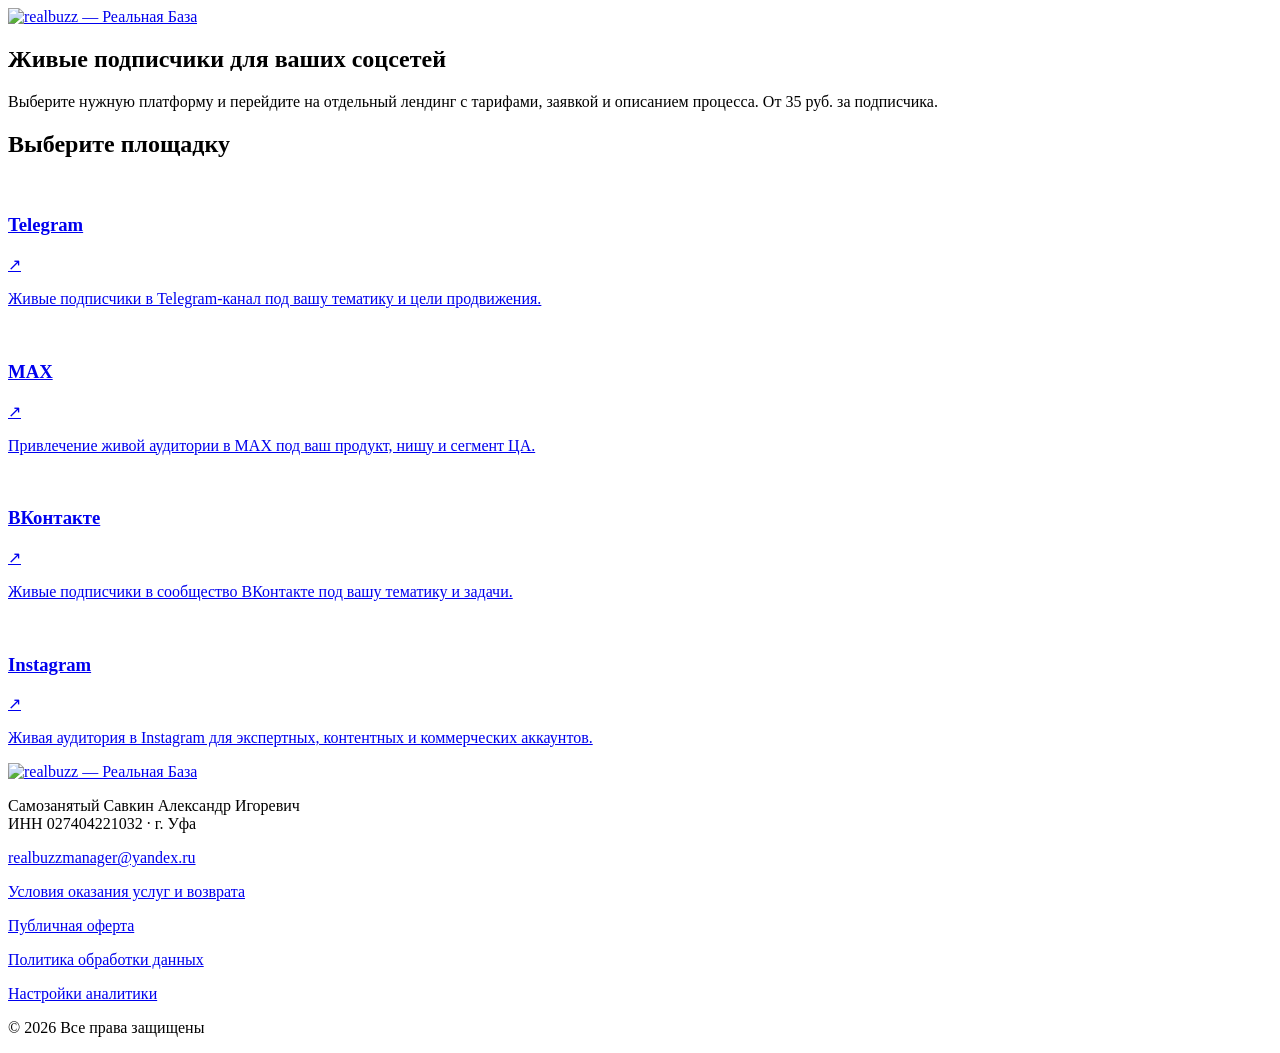
==== index.html @ 3c45814d "Show Telegram support only after confirmed payment" ====
<!DOCTYPE html>
<html lang="ru">
  <head>
    <meta charset="UTF-8" />
    <meta name="viewport" content="width=device-width, initial-scale=1.0" />
    <title>Подписчики в соцсети</title>
    <script src="./analytics-consent.js" data-metrika="105293150" data-clarity="whmvityzih" defer></script>
    <link rel="stylesheet" href="style.css" />
    <link rel="icon" href="./favicon.ico" sizes="32x32" />
    <link rel="icon" href="./favicon.svg" type="image/svg+xml" />
    <link rel="apple-touch-icon" href="./apple-touch-icon.png" sizes="180x180" />
    <meta name="description" content="Realbuzz помогает привлекать живых подписчиков в Telegram, MAX, ВКонтакте и Instagram. Сравните пакеты и оставьте заявку для своей площадки." />
    <link rel="canonical" href="https://realbuzz.ru/" />
    <meta property="og:url" content="https://realbuzz.ru/" />
    <meta property="og:description" content="Realbuzz помогает привлекать живых подписчиков в Telegram, MAX, ВКонтакте и Instagram. Сравните пакеты и оставьте заявку для своей площадки." />
    <meta property="og:type" content="website" />
    <meta property="og:site_name" content="realbuzz — Реальная База" />
    <meta property="og:title" content="Подписчики в соцсети" />
    <meta property="og:image" content="https://realbuzz.ru/assets/og-image.png" />
    <meta property="og:image:width" content="1200" />
    <meta property="og:image:height" content="630" />
    <meta property="og:image:alt" content="realbuzz — живые подписчики для ваших соцсетей" />
    <meta name="twitter:card" content="summary_large_image" />
  </head>
  <body>
    <div class="tg-page">
      <header class="tg-header">
        <div class="tg-shell tg-header__inner">
          <a class="tg-brand" href="./" aria-label="realbuzz — Реальная База, на главную">
            <img class="realbuzz-logo" src="./assets/realbuzz-logo.svg" width="520" height="144" alt="realbuzz — Реальная База" />
          </a>
        </div>
      </header>

      <main>
        <section class="tg-hero">
          <div class="tg-shell tg-hero__inner">
            <h1>Живые подписчики для ваших соцсетей</h1>
            <p>
              Выберите нужную платформу и перейдите на отдельный лендинг с
              тарифами, заявкой и описанием процесса. От 35 руб. за подписчика.
            </p>
          </div>
        </section>

        <section class="tg-section">
          <div class="tg-shell">
            <div class="tg-section__head tg-section__head--center">
              <h2>Выберите площадку</h2>
            </div>

            <div class="tg-platforms">
              <a class="tg-card tg-platform" href="./telegram/">
                <div class="tg-platform__top">
                  <div class="tg-platform__title">
                    <img class="platform-logo platform-logo--small" src="./assets/logo-telegram.svg" alt="" />
                    <h3>Telegram</h3>
                  </div>
                  <span>↗</span>
                </div>
                <p>Живые подписчики в Telegram-канал под вашу тематику и цели продвижения.</p>
              </a>

              <a class="tg-card tg-platform" href="./max/">
                <div class="tg-platform__top">
                  <div class="tg-platform__title">
                    <img class="platform-logo platform-logo--small" src="./assets/logo-max.svg" alt="" />
                    <h3>MAX</h3>
                  </div>
                  <span>↗</span>
                </div>
                <p>Привлечение живой аудитории в MAX под ваш продукт, нишу и сегмент ЦА.</p>
              </a>

              <a class="tg-card tg-platform" href="./vk/">
                <div class="tg-platform__top">
                  <div class="tg-platform__title">
                    <img class="platform-logo platform-logo--small" src="./assets/logo-vk.svg" alt="" />
                    <h3>ВКонтакте</h3>
                  </div>
                  <span>↗</span>
                </div>
                <p>Живые подписчики в сообщество ВКонтакте под вашу тематику и задачи.</p>
              </a>

              <a class="tg-card tg-platform" href="./insta/">
                <div class="tg-platform__top">
                  <div class="tg-platform__title">
                    <img class="platform-logo platform-logo--small" src="./assets/logo-instagram.svg" alt="" />
                    <h3>Instagram</h3>
                  </div>
                  <span>↗</span>
                </div>
                <p>Живая аудитория в Instagram для экспертных, контентных и коммерческих аккаунтов.</p>
              </a>
            </div>
          </div>
        </section>
      </main>

      <footer class="tg-footer">
        <div class="tg-shell tg-footer__inner">
          <a class="tg-brand" href="./" aria-label="realbuzz — Реальная База, на главную">
            <img class="realbuzz-logo" src="./assets/realbuzz-logo.svg" width="520" height="144" alt="realbuzz — Реальная База" loading="lazy" />
          </a>
          <div>
            <p>Самозанятый Савкин Александр Игоревич<br />ИНН 027404221032 · г. Уфа</p>
            <p><a class="tg-footer-contact" href="mailto:realbuzzmanager@yandex.ru">realbuzzmanager@yandex.ru</a></p>
            <p><a class="tg-footer-contact" href="./returns/">Условия оказания услуг и возврата</a></p>
            <p><a class="tg-footer-contact" href="./offer/">Публичная оферта</a></p>
            <p><a class="tg-footer-contact" href="./privacy/">Политика обработки данных</a></p>
            <p><a class="tg-footer-contact" href="#analytics-settings" data-analytics-settings>Настройки аналитики</a></p>
            <p>© 2026 Все права защищены</p>
          </div>
        </div>
      </footer>
    </div>
    <script src="./script.js"></script>
  </body>
</html>
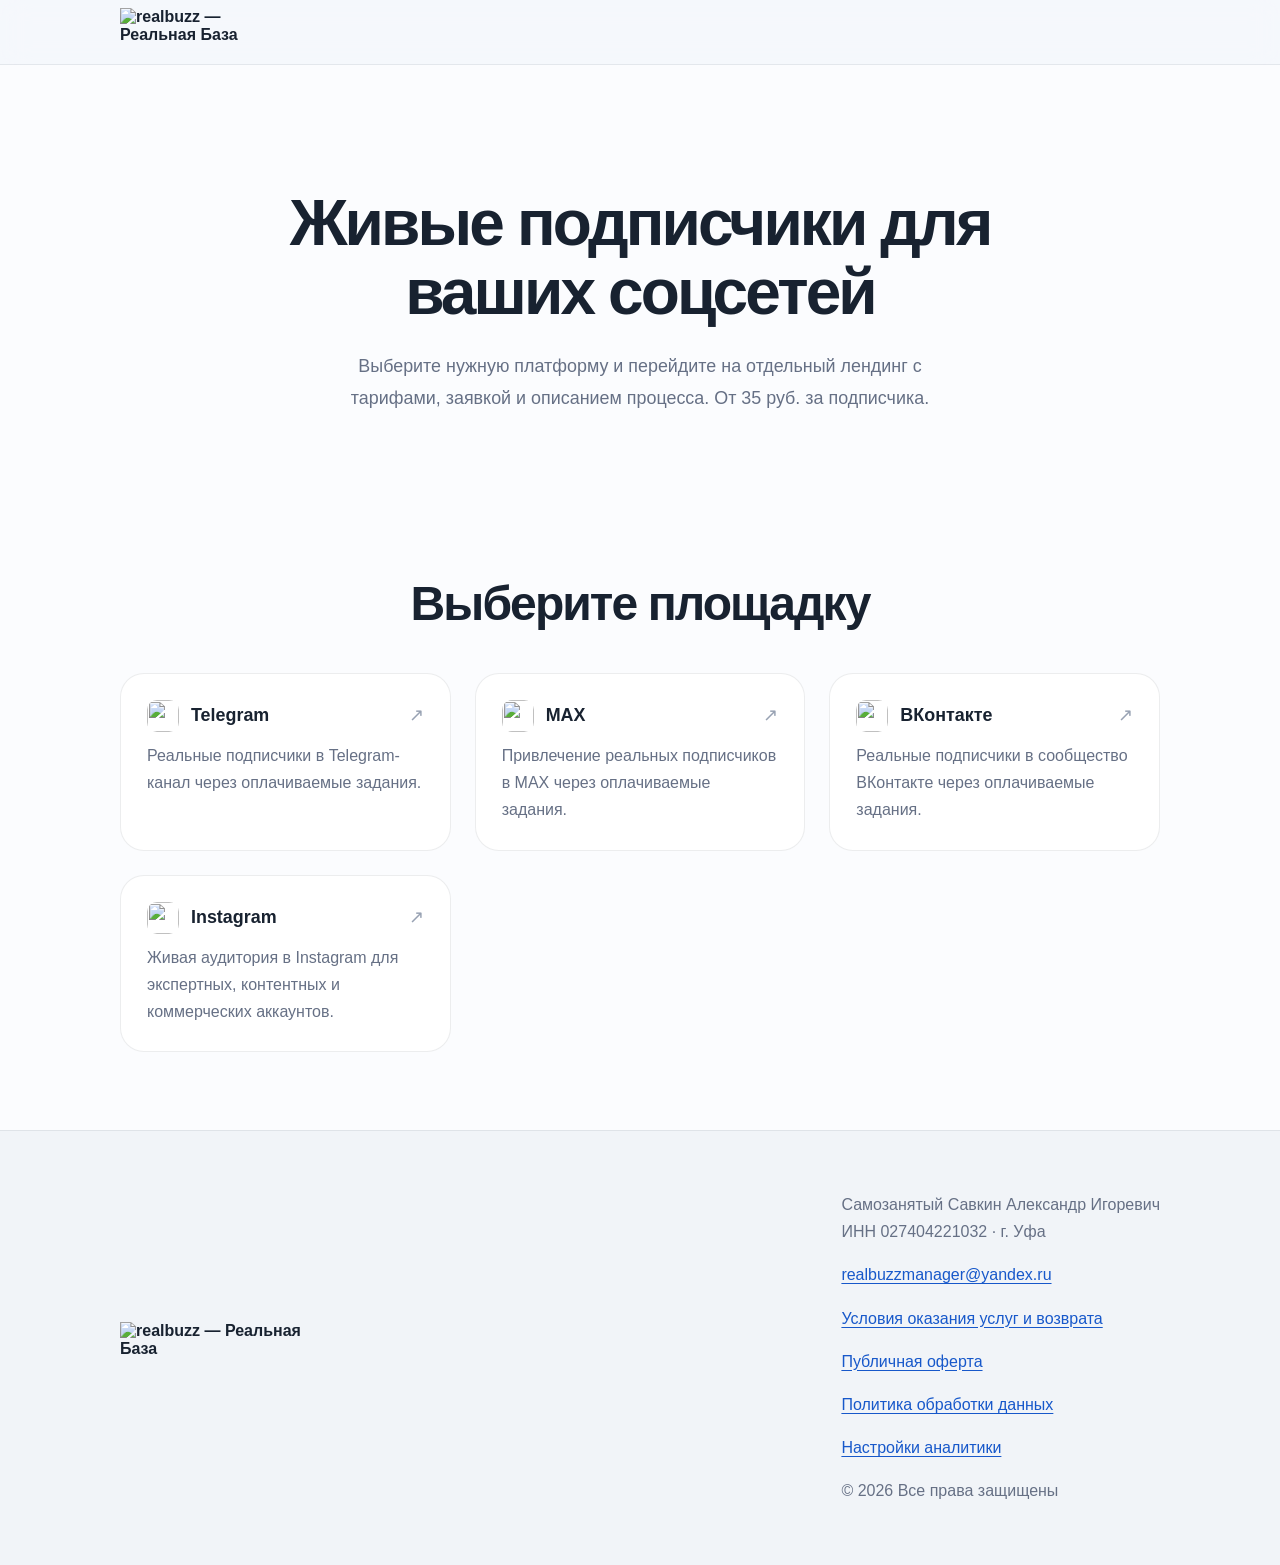
==== commit e9e1be6f: "Update service descriptions and legal pages for current payment flow" ====
--- a/index.html
+++ b/index.html
@@ -58,7 +58,7 @@
                   </div>
                   <span>↗</span>
                 </div>
-                <p>Живые подписчики в Telegram-канал под вашу тематику и цели продвижения.</p>
+                <p>Реальные подписчики в Telegram-канал через оплачиваемые задания.</p>
               </a>
 
               <a class="tg-card tg-platform" href="./max/">
@@ -69,7 +69,7 @@
                   </div>
                   <span>↗</span>
                 </div>
-                <p>Привлечение живой аудитории в MAX под ваш продукт, нишу и сегмент ЦА.</p>
+                <p>Привлечение реальных подписчиков в MAX через оплачиваемые задания.</p>
               </a>
 
               <a class="tg-card tg-platform" href="./vk/">
@@ -80,7 +80,7 @@
                   </div>
                   <span>↗</span>
                 </div>
-                <p>Живые подписчики в сообщество ВКонтакте под вашу тематику и задачи.</p>
+                <p>Реальные подписчики в сообщество ВКонтакте через оплачиваемые задания.</p>
               </a>
 
               <a class="tg-card tg-platform" href="./insta/">
--- a/style.css
+++ b/style.css
@@ -0,0 +1,1212 @@
+:root {
+  --bg: #f6f8fb;
+  --surface: #ffffff;
+  --surface-muted: #f1f5f9;
+  --text: #152033;
+  --text-soft: #5d6b82;
+  --line: rgba(21, 32, 51, 0.08);
+  --accent: #1f6fff;
+  --accent-dark: #1758ca;
+  --accent-soft: rgba(31, 111, 255, 0.12);
+  --success-bg: #ecfdf3;
+  --success-text: #166534;
+  --shadow: 0 18px 50px rgba(15, 23, 42, 0.08);
+  --radius-lg: 28px;
+  --radius-md: 20px;
+  --radius-sm: 14px;
+  --container: 1120px;
+}
+
+*,
+*::before,
+*::after {
+  box-sizing: border-box;
+}
+
+html {
+  scroll-behavior: smooth;
+}
+
+body {
+  margin: 0;
+  font-family: "Segoe UI", Arial, sans-serif;
+  color: var(--text);
+  background:
+    radial-gradient(circle at top left, rgba(31, 111, 255, 0.08), transparent 28%),
+    linear-gradient(180deg, #fbfcfe 0%, var(--bg) 100%);
+}
+
+a {
+  color: inherit;
+  text-decoration: none;
+}
+
+img {
+  max-width: 100%;
+  display: block;
+}
+
+.page {
+  min-height: 100vh;
+}
+
+.container {
+  width: min(100% - 32px, var(--container));
+  margin: 0 auto;
+}
+
+.site-header {
+  position: sticky;
+  top: 0;
+  z-index: 20;
+  backdrop-filter: blur(16px);
+  background: rgba(251, 252, 254, 0.82);
+  border-bottom: 1px solid rgba(21, 32, 51, 0.06);
+}
+
+.site-header__inner {
+  display: flex;
+  align-items: center;
+  justify-content: space-between;
+  gap: 20px;
+  min-height: 76px;
+}
+
+.brand {
+  display: inline-flex;
+  align-items: center;
+  gap: 12px;
+  font-weight: 700;
+  letter-spacing: -0.02em;
+}
+
+.brand__badge {
+  width: 40px;
+  height: 40px;
+  display: grid;
+  place-items: center;
+  border-radius: 14px;
+  background: linear-gradient(135deg, var(--accent) 0%, #69a1ff 100%);
+  color: #fff;
+  box-shadow: 0 14px 30px rgba(31, 111, 255, 0.28);
+}
+
+.nav {
+  display: flex;
+  align-items: center;
+  gap: 10px;
+  flex-wrap: wrap;
+  justify-content: flex-end;
+}
+
+.nav__link {
+  padding: 10px 14px;
+  border-radius: 999px;
+  color: var(--text-soft);
+  transition: background-color 0.2s ease, color 0.2s ease, transform 0.2s ease;
+}
+
+.nav__link:hover,
+.nav__link:focus-visible {
+  background: var(--accent-soft);
+  color: var(--accent);
+  transform: translateY(-1px);
+}
+
+.hero {
+  padding: 72px 0 36px;
+}
+
+.hero__card {
+  display: grid;
+  grid-template-columns: minmax(0, 1.2fr) minmax(280px, 0.8fr);
+  gap: 28px;
+  padding: 40px;
+  border-radius: var(--radius-lg);
+  background: rgba(255, 255, 255, 0.82);
+  border: 1px solid rgba(255, 255, 255, 0.72);
+  box-shadow: var(--shadow);
+}
+
+.hero__content h1 {
+  margin: 0 0 18px;
+  font-size: clamp(2.2rem, 5vw, 4.3rem);
+  line-height: 0.98;
+  letter-spacing: -0.04em;
+}
+
+.hero__content p {
+  margin: 0 0 28px;
+  max-width: 700px;
+  font-size: 1.08rem;
+  line-height: 1.7;
+  color: var(--text-soft);
+}
+
+.hero__meta {
+  display: grid;
+  gap: 16px;
+  align-content: start;
+}
+
+.metric,
+.feature-card,
+.step-card,
+.platform-card,
+.price-card,
+.form-card {
+  background: var(--surface);
+  border: 1px solid var(--line);
+  border-radius: var(--radius-md);
+  box-shadow: 0 10px 30px rgba(15, 23, 42, 0.04);
+}
+
+.metric {
+  padding: 22px;
+}
+
+.metric__label {
+  margin: 0 0 8px;
+  font-size: 0.92rem;
+  color: var(--text-soft);
+}
+
+.metric__value {
+  margin: 0;
+  font-size: 1.6rem;
+  font-weight: 700;
+  letter-spacing: -0.03em;
+}
+
+.section {
+  padding: 36px 0;
+}
+
+.section__heading {
+  margin-bottom: 22px;
+}
+
+.eyebrow {
+  display: inline-flex;
+  padding: 8px 12px;
+  border-radius: 999px;
+  background: var(--accent-soft);
+  color: var(--accent);
+  font-size: 0.92rem;
+  font-weight: 600;
+}
+
+.section__heading h2 {
+  margin: 16px 0 10px;
+  font-size: clamp(1.8rem, 3vw, 2.8rem);
+  letter-spacing: -0.04em;
+}
+
+.section__heading p {
+  margin: 0;
+  max-width: 760px;
+  color: var(--text-soft);
+  line-height: 1.7;
+}
+
+.grid {
+  display: grid;
+  gap: 18px;
+}
+
+.grid--3 {
+  grid-template-columns: repeat(3, minmax(0, 1fr));
+}
+
+.grid--4 {
+  grid-template-columns: repeat(4, minmax(0, 1fr));
+}
+
+.step-card,
+.feature-card,
+.platform-card {
+  padding: 24px;
+  transition: transform 0.24s ease, box-shadow 0.24s ease, border-color 0.24s ease;
+}
+
+.step-card:hover,
+.feature-card:hover,
+.platform-card:hover {
+  transform: translateY(-4px);
+  box-shadow: 0 18px 38px rgba(15, 23, 42, 0.08);
+  border-color: rgba(31, 111, 255, 0.18);
+}
+
+.step-number {
+  width: 42px;
+  height: 42px;
+  display: grid;
+  place-items: center;
+  margin-bottom: 18px;
+  border-radius: 14px;
+  background: var(--surface-muted);
+  color: var(--accent);
+  font-weight: 700;
+}
+
+.card-title {
+  margin: 0 0 10px;
+  font-size: 1.16rem;
+}
+
+.card-text {
+  margin: 0;
+  color: var(--text-soft);
+  line-height: 1.65;
+}
+
+.price-card {
+  padding: 32px;
+  display: grid;
+  gap: 12px;
+}
+
+.price-card__top {
+  display: flex;
+  align-items: flex-start;
+  justify-content: space-between;
+  gap: 20px;
+  flex-wrap: wrap;
+}
+
+.price-card__label {
+  margin: 0;
+  font-size: 1rem;
+  color: var(--text-soft);
+}
+
+.price-card__value {
+  margin: 6px 0 0;
+  font-size: clamp(2rem, 4vw, 3.4rem);
+  font-weight: 800;
+  letter-spacing: -0.05em;
+}
+
+.price-note {
+  margin: 0;
+  color: var(--text-soft);
+  line-height: 1.7;
+}
+
+.form-card {
+  padding: 28px;
+}
+
+.lead-form {
+  display: grid;
+  gap: 16px;
+}
+
+.field {
+  display: grid;
+  gap: 8px;
+}
+
+.field label {
+  font-weight: 600;
+  font-size: 0.96rem;
+}
+
+.field input,
+.field textarea {
+  width: 100%;
+  padding: 14px 16px;
+  border: 1px solid rgba(21, 32, 51, 0.12);
+  border-radius: var(--radius-sm);
+  background: #fff;
+  color: var(--text);
+  font: inherit;
+  transition: border-color 0.2s ease, box-shadow 0.2s ease, transform 0.2s ease;
+}
+
+.field input:focus,
+.field textarea:focus {
+  outline: none;
+  border-color: rgba(31, 111, 255, 0.48);
+  box-shadow: 0 0 0 4px rgba(31, 111, 255, 0.12);
+}
+
+.field textarea {
+  min-height: 120px;
+  resize: vertical;
+}
+
+.button,
+.platform-card__link {
+  display: inline-flex;
+  align-items: center;
+  justify-content: center;
+  gap: 8px;
+  min-height: 52px;
+  padding: 0 20px;
+  border: 0;
+  border-radius: 999px;
+  background: var(--accent);
+  color: #fff;
+  font: inherit;
+  font-weight: 700;
+  cursor: pointer;
+  transition: transform 0.2s ease, box-shadow 0.2s ease, background-color 0.2s ease;
+  box-shadow: 0 14px 30px rgba(31, 111, 255, 0.24);
+}
+
+.button:hover,
+.button:focus-visible,
+.platform-card__link:hover,
+.platform-card__link:focus-visible {
+  background: var(--accent-dark);
+  transform: translateY(-2px);
+  box-shadow: 0 18px 36px rgba(23, 88, 202, 0.26);
+}
+
+.button--secondary {
+  background: transparent;
+  color: var(--accent);
+  border: 1px solid rgba(31, 111, 255, 0.16);
+  box-shadow: none;
+}
+
+.button--secondary:hover,
+.button--secondary:focus-visible {
+  background: var(--accent-soft);
+}
+
+.form-message {
+  display: none;
+  padding: 14px 16px;
+  border-radius: var(--radius-sm);
+  background: var(--success-bg);
+  color: var(--success-text);
+  font-weight: 600;
+}
+
+.form-message.is-visible {
+  display: block;
+}
+
+.form-message[data-state="error"] {
+  background: #fff1f2;
+  color: #9f1239;
+}
+
+.platform-card__name {
+  margin: 0 0 10px;
+  font-size: 1.16rem;
+}
+
+.platform-card__text {
+  margin: 0 0 18px;
+  color: var(--text-soft);
+  line-height: 1.65;
+}
+
+.site-footer {
+  padding: 26px 0 34px;
+  color: var(--text-soft);
+}
+
+.site-footer__inner {
+  display: flex;
+  justify-content: space-between;
+  gap: 18px;
+  flex-wrap: wrap;
+  padding-top: 18px;
+  border-top: 1px solid var(--line);
+}
+
+@media (max-width: 960px) {
+  .hero__card,
+  .grid--4 {
+    grid-template-columns: 1fr 1fr;
+  }
+
+  .grid--3 {
+    grid-template-columns: 1fr;
+  }
+}
+
+@media (max-width: 760px) {
+  .site-header {
+    position: static;
+  }
+
+  .site-header__inner,
+  .price-card__top,
+  .site-footer__inner {
+    flex-direction: column;
+    align-items: flex-start;
+  }
+
+  .hero {
+    padding-top: 28px;
+  }
+
+  .hero__card,
+  .grid--4 {
+    grid-template-columns: 1fr;
+    padding: 26px;
+  }
+
+  .nav {
+    justify-content: flex-start;
+  }
+
+  .section {
+    padding: 28px 0;
+  }
+}
+
+.tg-page {
+  min-height: 100vh;
+  color: #182230;
+  background: #fbfcfe;
+  font-family: "Segoe UI", Arial, sans-serif;
+}
+
+.tg-shell {
+  width: min(100% - 32px, 1040px);
+  margin: 0 auto;
+}
+
+.tg-header {
+  position: sticky;
+  top: 0;
+  z-index: 50;
+  background: rgba(244, 247, 251, 0.78);
+  backdrop-filter: blur(14px);
+  border-bottom: 1px solid rgba(24, 34, 48, 0.08);
+}
+
+.tg-header__inner {
+  min-height: 64px;
+  display: flex;
+  align-items: center;
+  justify-content: space-between;
+  gap: 24px;
+}
+
+.tg-brand {
+  display: inline-flex;
+  align-items: center;
+  gap: 10px;
+  font-size: 1rem;
+  font-weight: 700;
+}
+
+.tg-brand__icon {
+  width: 36px;
+  height: 36px;
+  display: grid;
+  place-items: center;
+  border-radius: 12px;
+  overflow: hidden;
+  color: inherit;
+}
+
+.tg-brand__icon svg {
+  width: 100%;
+  height: 100%;
+}
+
+.platform-logo {
+  width: 36px;
+  height: 36px;
+  display: block;
+  flex: 0 0 auto;
+  border-radius: 12px;
+  overflow: hidden;
+}
+
+.platform-logo--small {
+  width: 32px;
+  height: 32px;
+  border-radius: 10px;
+}
+
+.tg-nav {
+  display: flex;
+  align-items: center;
+  gap: 30px;
+}
+
+.tg-menu-button {
+  display: none;
+  width: 46px;
+  height: 46px;
+  padding: 0;
+  border: 1px solid rgba(24, 34, 48, 0.08);
+  border-radius: 14px;
+  background: #fff;
+  align-items: center;
+  justify-content: center;
+  flex-direction: column;
+  gap: 4px;
+  cursor: pointer;
+}
+
+.tg-menu-button > span {
+  width: 18px;
+  height: 2px;
+  border-radius: 999px;
+  background: #182230;
+  transition: transform 0.2s ease, opacity 0.2s ease;
+}
+
+.tg-menu-button.is-open > span:nth-child(1) {
+  transform: translateY(6px) rotate(45deg);
+}
+
+.tg-menu-button.is-open > span:nth-child(2) {
+  opacity: 0;
+}
+
+.tg-menu-button.is-open > span:nth-child(3) {
+  transform: translateY(-6px) rotate(-45deg);
+}
+
+.tg-nav a {
+  color: #667085;
+  font-size: 0.95rem;
+  transition: color 0.2s ease;
+}
+
+.tg-nav a:hover,
+.tg-nav a:focus-visible {
+  color: #182230;
+}
+
+.tg-hero {
+  padding: 124px 0 84px;
+}
+
+.tg-hero__inner {
+  max-width: 760px;
+  text-align: center;
+}
+
+.tg-hero h1 {
+  margin: 0;
+  font-size: clamp(2.5rem, 6vw, 4rem);
+  line-height: 1.08;
+  letter-spacing: -0.045em;
+}
+
+.tg-hero p {
+  margin: 24px auto 0;
+  max-width: 620px;
+  color: #667085;
+  font-size: 1.12rem;
+  line-height: 1.75;
+}
+
+.tg-button {
+  display: inline-flex;
+  align-items: center;
+  justify-content: center;
+  min-height: 52px;
+  margin-top: 36px;
+  padding: 0 24px;
+  border: 1px solid transparent;
+  border-radius: 14px;
+  background: #2563eb;
+  color: #fff;
+  font-weight: 700;
+  transition: transform 0.2s ease, box-shadow 0.2s ease, background-color 0.2s ease;
+  box-shadow: 0 14px 34px rgba(37, 99, 235, 0.24);
+}
+
+.tg-button:hover,
+.tg-button:focus-visible {
+  transform: translateY(-1px);
+  background: #1d4ed8;
+  box-shadow: 0 18px 40px rgba(29, 78, 216, 0.24);
+}
+
+.tg-button--secondary {
+  background: #fff;
+  color: #182230;
+  border-color: rgba(24, 34, 48, 0.1);
+  box-shadow: none;
+}
+
+.tg-button--secondary:hover,
+.tg-button--secondary:focus-visible {
+  background: #f8fafc;
+}
+
+.tg-button--full {
+  width: 100%;
+}
+
+.tg-section {
+  padding: 78px 0;
+}
+
+.tg-section--muted {
+  background: rgba(148, 163, 184, 0.09);
+}
+
+.tg-section__head {
+  margin-bottom: 42px;
+}
+
+.tg-section__head--center {
+  text-align: center;
+}
+
+.tg-section__head h2 {
+  margin: 0;
+  font-size: clamp(2rem, 4vw, 3rem);
+  letter-spacing: -0.04em;
+}
+
+.tg-section__head p {
+  margin: 14px 0 0;
+  color: #667085;
+  line-height: 1.7;
+}
+
+.tg-card {
+  background: #fff;
+  border: 1px solid rgba(24, 34, 48, 0.08);
+  border-radius: 24px;
+}
+
+.tg-steps,
+.tg-pricing,
+.tg-platforms {
+  display: grid;
+  gap: 24px;
+  grid-template-columns: repeat(3, minmax(0, 1fr));
+}
+
+.tg-step {
+  position: relative;
+  padding: 28px;
+  transition: border-color 0.2s ease, transform 0.2s ease;
+}
+
+.tg-step:hover,
+.tg-platform:hover,
+.tg-benefit:hover,
+.tg-plan:hover {
+  transform: translateY(-3px);
+  border-color: rgba(37, 99, 235, 0.22);
+}
+
+.tg-step__icon {
+  width: 56px;
+  height: 56px;
+  display: grid;
+  place-items: center;
+  border-radius: 18px;
+  color: #1976d2;
+  background: #dbeafe;
+  box-shadow: none;
+}
+
+.tg-step__icon svg {
+  width: 28px;
+  height: 28px;
+  display: block;
+}
+
+.tg-step__icon--light {
+  background: #dbeafe;
+  color: #1976d2;
+}
+
+.tg-step__number {
+  position: absolute;
+  top: 24px;
+  right: 24px;
+  color: rgba(37, 99, 235, 0.25);
+  font-size: 3rem;
+  font-weight: 800;
+  line-height: 1;
+}
+
+.tg-step h3,
+.tg-plan h3,
+.tg-platform h3,
+.tg-proof h3,
+.tg-benefit h3 {
+  margin: 18px 0 0;
+  font-size: 1.12rem;
+}
+
+.tg-step p,
+.tg-proof p,
+.tg-proof__item p,
+.tg-benefit p,
+.tg-plan__meta,
+.tg-plan__hint,
+.tg-platform p,
+.tg-footer p {
+  color: #667085;
+  line-height: 1.7;
+}
+
+.tg-proof {
+  margin-top: 52px;
+  padding: 42px 32px;
+  border: 1px solid rgba(37, 99, 235, 0.16);
+  border-radius: 28px;
+  background: rgba(37, 99, 235, 0.05);
+  text-align: center;
+}
+
+.tg-proof p {
+  max-width: 700px;
+  margin: 12px auto 0;
+}
+
+.tg-proof__grid,
+.tg-benefits {
+  display: grid;
+  gap: 22px;
+  margin-top: 32px;
+}
+
+.tg-proof__grid {
+  grid-template-columns: repeat(3, minmax(0, 1fr));
+}
+
+.tg-proof__item {
+  text-align: center;
+}
+
+.tg-proof__badge,
+.tg-benefit__icon {
+  width: 56px;
+  height: 56px;
+  display: grid;
+  place-items: center;
+  margin: 0 auto 16px;
+  border-radius: 999px;
+  background: rgba(37, 99, 235, 0.1);
+  color: #2563eb;
+  font-size: 1.35rem;
+}
+
+.tg-benefits {
+  grid-template-columns: repeat(2, minmax(0, 1fr));
+}
+
+.tg-benefit {
+  display: flex;
+  gap: 18px;
+  padding: 28px;
+}
+
+.tg-benefit__icon {
+  width: 44px;
+  height: 44px;
+  margin: 0;
+  border-radius: 14px;
+  font-size: 1rem;
+  flex: 0 0 auto;
+}
+
+.tg-benefit h3 {
+  margin: 0;
+}
+
+.tg-benefit p {
+  margin: 8px 0 0;
+}
+
+.tg-plan {
+  position: relative;
+  padding: 42px 28px 28px;
+  text-align: center;
+  transition: transform 0.2s ease, border-color 0.2s ease, box-shadow 0.2s ease;
+}
+
+.tg-plan--featured {
+  border-color: #2563eb;
+  box-shadow: 0 0 0 3px rgba(37, 99, 235, 0.14);
+}
+
+.tg-plan__label {
+  position: absolute;
+  top: -20px;
+  left: 50%;
+  transform: translateX(-50%);
+  padding: 10px 20px;
+  border-radius: 999px;
+  background: #1976d2;
+  color: #fff;
+  font-size: 0.9rem;
+  font-weight: 700;
+  box-shadow: 0 12px 24px rgba(25, 118, 210, 0.2);
+}
+
+.tg-plan__price {
+  margin-top: 18px;
+  font-size: clamp(2.6rem, 4vw, 3.6rem);
+  font-weight: 800;
+  letter-spacing: -0.05em;
+}
+
+.tg-plan__meta {
+  margin-top: 16px;
+  font-size: 1rem;
+}
+
+.tg-plan__hint {
+  margin-top: 8px;
+  font-size: 0.95rem;
+}
+
+.tg-plan__saving {
+  display: inline-flex;
+  align-items: center;
+  justify-content: center;
+  min-height: 46px;
+  margin-top: 22px;
+  padding: 0 22px;
+  border-radius: 999px;
+  background: #ecfdf3;
+  color: #16a34a;
+  font-size: 0.95rem;
+  font-weight: 700;
+}
+
+.tg-plan__saving--empty {
+  background: transparent;
+  color: transparent;
+}
+
+.tg-plan .tg-button {
+  width: 100%;
+  margin-top: 18px;
+}
+
+.tg-form-wrap {
+  max-width: 640px;
+  margin: 0 auto;
+}
+
+.tg-form-wrap h2 {
+  margin: 0;
+  text-align: center;
+  font-size: clamp(2rem, 4vw, 3rem);
+  letter-spacing: -0.04em;
+}
+
+.tg-form-intro,
+.tg-form-contact {
+  margin: 12px auto 0;
+  text-align: center;
+  color: var(--text-soft);
+  line-height: 1.6;
+}
+
+.tg-form-contact a,
+.tg-footer-contact {
+  color: var(--accent-dark);
+  text-decoration: underline;
+  text-underline-offset: 0.16em;
+}
+
+.tg-faq {
+  max-width: 680px;
+}
+
+.tg-faq__item {
+  margin-top: 12px;
+  padding: 0;
+}
+
+.tg-faq__item summary {
+  padding: 16px 20px;
+  cursor: pointer;
+  font-weight: 700;
+}
+
+.tg-faq__item summary:focus-visible {
+  outline: 2px solid var(--accent);
+  outline-offset: 3px;
+  border-radius: var(--radius-sm);
+}
+
+.tg-faq__item p {
+  margin: 0;
+  padding: 0 20px 16px;
+  color: var(--text-soft);
+  line-height: 1.6;
+}
+
+.tg-plan__duration {
+  margin-top: 8px;
+  color: var(--text-soft);
+  font-size: 0.94rem;
+}
+
+.tg-form {
+  margin-top: 42px;
+  padding: 32px;
+  border-radius: 28px;
+  background: #fff;
+  border: 1px solid rgba(24, 34, 48, 0.08);
+}
+
+.tg-form__plans {
+  display: grid;
+  grid-template-columns: repeat(3, minmax(0, 1fr));
+  gap: 12px;
+  margin-bottom: 12px;
+}
+
+.tg-choice {
+  cursor: pointer;
+}
+
+.tg-choice input {
+  position: absolute;
+  opacity: 0;
+  pointer-events: none;
+}
+
+.tg-choice span {
+  display: block;
+  padding: 14px 10px;
+  border: 1px solid rgba(24, 34, 48, 0.1);
+  border-radius: 16px;
+  text-align: center;
+  color: #667085;
+  font-size: 0.9rem;
+  transition: border-color 0.2s ease, background-color 0.2s ease, box-shadow 0.2s ease;
+}
+
+.tg-choice strong {
+  display: block;
+  margin-top: 6px;
+  color: #182230;
+  font-size: 1rem;
+}
+
+.tg-choice input:checked + span {
+  border-color: #2563eb;
+  background: rgba(37, 99, 235, 0.05);
+  box-shadow: 0 0 0 3px rgba(37, 99, 235, 0.1);
+}
+
+.tg-hp {
+  position: absolute;
+  left: -9999px;
+  width: 1px;
+  height: 1px;
+  overflow: hidden;
+}
+
+.tg-platform {
+  padding: 26px;
+  transition: transform 0.2s ease, border-color 0.2s ease, box-shadow 0.2s ease;
+}
+
+.tg-platform__top {
+  display: flex;
+  align-items: center;
+  justify-content: space-between;
+  gap: 14px;
+}
+
+.tg-platform__title {
+  display: flex;
+  align-items: center;
+  gap: 12px;
+  min-width: 0;
+  line-height: 1;
+}
+
+.tg-platform__title h3 {
+  margin: 0;
+  line-height: 1.1;
+}
+
+.tg-platform__top span {
+  color: #98a2b3;
+  font-size: 1.1rem;
+}
+
+.tg-platform p {
+  margin: 10px 0 0;
+}
+
+.tg-footer {
+  padding: 44px 0;
+  border-top: 1px solid rgba(24, 34, 48, 0.08);
+  background: rgba(148, 163, 184, 0.09);
+}
+
+.tg-footer__inner {
+  display: flex;
+  align-items: center;
+  justify-content: space-between;
+  gap: 18px;
+}
+
+@media (max-width: 900px) {
+  .tg-steps,
+  .tg-pricing,
+  .tg-proof__grid,
+  .tg-platforms,
+  .tg-form__plans {
+    grid-template-columns: 1fr;
+  }
+
+  .tg-benefits {
+    grid-template-columns: 1fr;
+  }
+}
+
+@media (max-width: 760px) {
+  .tg-header {
+    position: static;
+  }
+
+  .tg-footer__inner {
+    flex-direction: column;
+    align-items: flex-start;
+  }
+
+  .tg-header__inner {
+    position: relative;
+    min-height: auto;
+    padding: 16px 0 14px;
+    align-items: center;
+    flex-direction: row;
+    flex-wrap: wrap;
+  }
+
+  .tg-menu-button {
+    display: inline-flex;
+    margin-left: auto;
+  }
+
+  .tg-nav {
+    display: none;
+    width: 100%;
+    margin-top: 14px;
+    padding-top: 14px;
+    border-top: 1px solid rgba(24, 34, 48, 0.08);
+    gap: 12px;
+    flex-direction: column;
+    align-items: flex-start;
+  }
+
+  .tg-nav.is-open {
+    display: flex;
+  }
+
+  .tg-nav a {
+    font-size: 1rem;
+  }
+
+  .tg-hero {
+    padding: 72px 0 52px;
+  }
+
+  .tg-section {
+    padding: 56px 0;
+  }
+
+  .tg-proof,
+  .tg-form {
+    padding: 24px;
+  }
+
+  .tg-step,
+  .tg-benefit,
+  .tg-plan,
+  .tg-platform {
+    padding: 22px;
+  }
+}
+
+@media (min-width: 761px) {
+  .tg-menu-button {
+    display: none !important;
+  }
+}
+
+
+/* Shared Realbuzz identity across all platform pages. */
+.realbuzz-logo { display: block; width: 190px; height: auto; flex: 0 0 auto; }
+.tg-header .realbuzz-logo { width: 174px; }
+.tg-brand:focus-visible { outline: 3px solid #1f6fff; outline-offset: 4px; border-radius: 4px; }
+
+.return-terms { max-width: 800px; padding-top: 36px; padding-bottom: 52px; }
+.return-terms h1 { margin: 20px 0 12px; font-size: clamp(1.8rem, 5vw, 2.8rem); line-height: 1.15; }
+.return-terms__date { color: var(--text-soft); }
+.return-terms section { margin-top: 28px; }
+.return-terms h2 { margin-bottom: 10px; font-size: 1.3rem; line-height: 1.3; }
+.return-terms p { margin-top: 10px; line-height: 1.7; }
+.return-terms a, .tg-faq__item a { color: var(--accent-dark); text-decoration: underline; text-underline-offset: 0.16em; overflow-wrap: anywhere; }
+
+.order-payment { color: #192c3d; line-height: 1.6; text-align: left; min-width: 0; }
+.order-payment h3 { font-size: 22px; line-height: 1.3; margin: 0 0 20px; }
+.order-payment p { margin: 16px 0; font-size: 14px; }
+.order-payment a { color: #067bb1; text-decoration: underline; text-underline-offset: 3px; }
+.order-summary { margin: 16px 0; padding: 16px; background: #f0f7fb; border-radius: 12px; }
+.order-summary > div { display: flex; flex-wrap: wrap; justify-content: space-between; gap: 4px 16px; margin: 8px 0; }
+.order-summary dt { color: #53687b; font-size: 14px; }
+.order-summary dd { margin: 0; font-weight: 600; overflow-wrap: anywhere; }
+.order-summary .order-amount { font-size: 24px; }
+.payment-banks { display: grid; grid-template-columns: repeat(2, minmax(0, 1fr)); gap: 12px; margin: 20px 0; }
+.payment-bank { border: 1px solid #dbe5ed; border-radius: 12px; padding: 14px; display: flex; flex-direction: column; align-items: center; text-align: center; min-width: 0; }
+.payment-bank h4 { display: flex; align-items: center; justify-content: center; min-height: 78px; margin: 0 0 14px; font-size: 18px; font-weight: 600; line-height: 1.45; }
+.payment-bank img { display: block; width: 100%; max-width: 240px; height: auto; margin: 0 0 12px; }
+.payment-bank a { display: block; font-weight: 600; font-size: 14px; }
+.order-payment :focus-visible { outline: 3px solid #067bb1; outline-offset: 3px; }
+@media (max-width: 480px) { .payment-banks { grid-template-columns: 1fr; } }
+
+.lead-form[hidden] { display: none; }
+.order-result { scroll-margin-top: 90px; }
+.tg-form-wrap > .order-result { background: #fff; border: 1px solid #dbe5ed; border-radius: 24px; padding: 24px; }
+
+.order-result ~ .tg-form-contact { display: none; }
+
+@media (max-width: 767px) {
+  .payment-banks { grid-template-columns: 1fr; }
+  .payment-bank { padding: 16px; }
+  .payment-bank img { display: none; }
+  .payment-bank h4 { min-height: 0; }
+  .order-payment .payment-bank a {
+    display: flex;
+    align-items: center;
+    justify-content: center;
+    width: 100%;
+    min-height: 52px;
+    padding: 12px 16px;
+    box-sizing: border-box;
+    border-radius: 12px;
+    background: #087bb0;
+    color: #fff;
+    font-size: 16px;
+    line-height: 1.4;
+    text-decoration: none;
+    text-align: center;
+  }
+  .order-payment .payment-bank a:hover,
+  .order-payment .payment-bank a:active { background: #06628d; }
+}
+
+.payment-help { display: block; margin-top: 10px; color: #53687b; font-size: 12px; line-height: 1.5; }
+.payment-help + .payment-help { margin-top: 6px; }
+@media (max-width: 767px) { .payment-help--desktop { display: none; } }
+
+.payment-instruction--mobile { display: none; }
+@media (max-width: 767px) { .payment-instruction--desktop { display: none; } .payment-instruction--mobile { display: inline; } }
+
+.order-payment .payment-prodamus-button { display: flex; align-items: center; justify-content: center; min-height: 52px; padding: 12px 20px; border-radius: 12px; background: #087bb0; color: #fff; font-weight: 600; text-decoration: none; }
+.order-payment .payment-prodamus-button:hover { background: #06628d; }
+
+.order-payment button.payment-prodamus-button { width: 100%; border: 0; cursor: pointer; font: inherit; font-weight: 600; }
